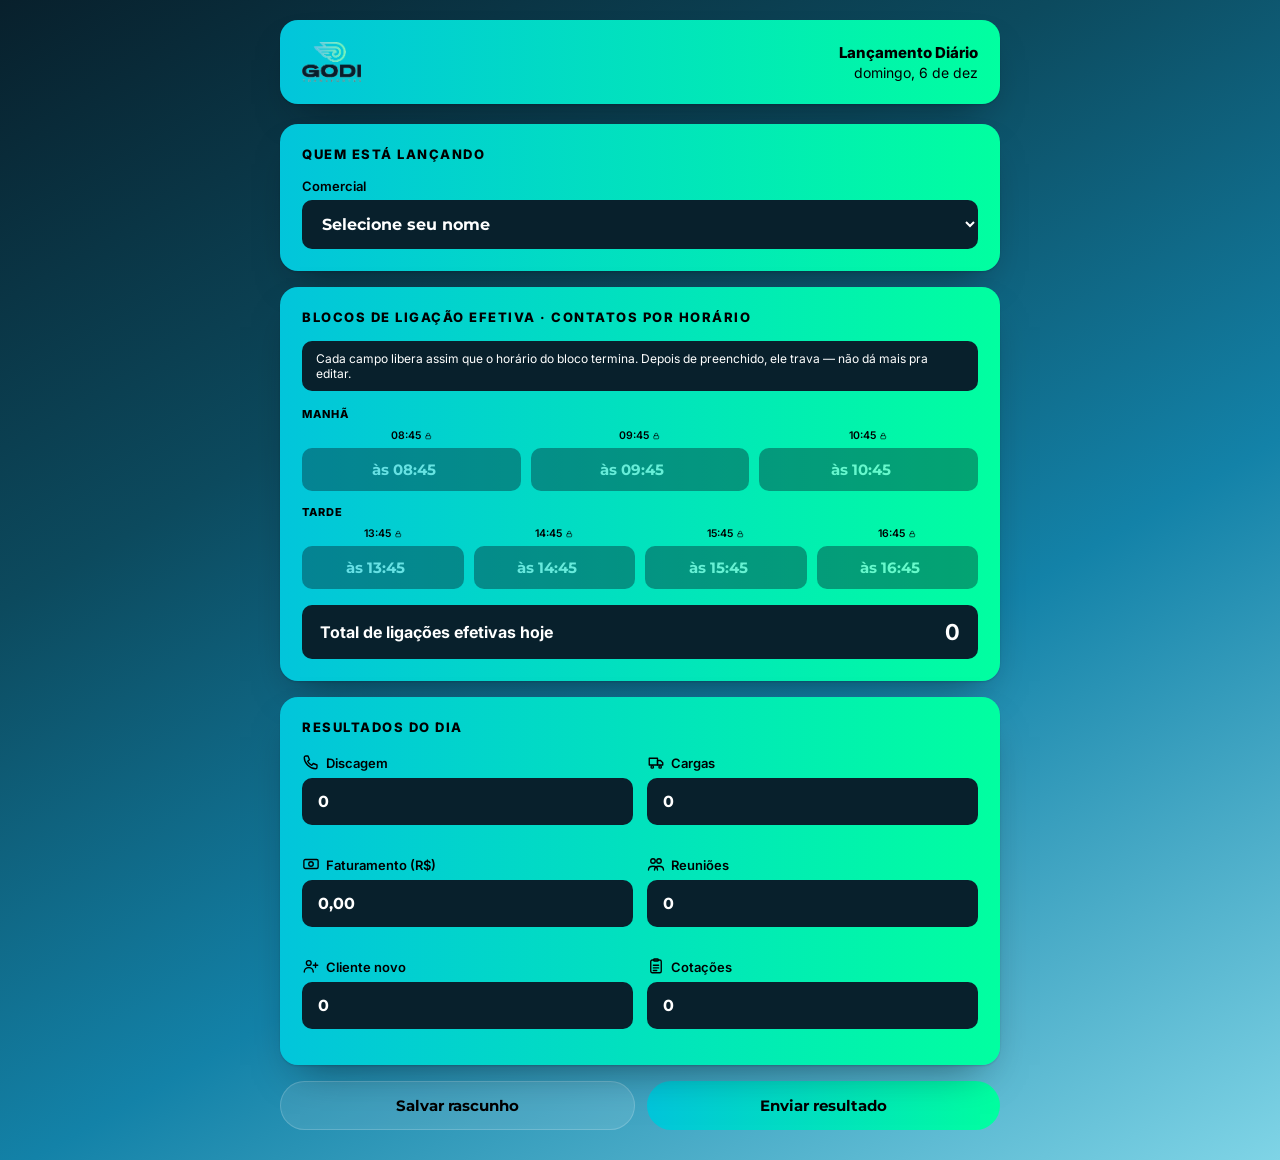
==== formulario.html @ 0270b058 "Rename formulario.html.html to formulario.html" ====
<!DOCTYPE html>
<html lang="pt-BR">
<head>
<meta charset="UTF-8" />
<meta name="viewport" content="width=device-width, initial-scale=1.0" />
<title>GODI · Lançamento Diário</title>
<link rel="stylesheet" href="styles.css" />
<style>
  body { padding: 20px; color: #000; }
  .wrap { max-width: 720px; margin: 0 auto; }

  header.top {
    display: flex; align-items: center; justify-content: space-between;
    margin-bottom: 20px;
  }
  header.top img { height: 40px; }
  header.top .fallback { display: none; }
  header.top img.hidden { display: none; }
  header.top img.hidden + .fallback { display: flex; }

  .subtitle { color: #000; font-size: 14px; margin-top: 2px; }

  .card { padding: 22px; margin-bottom: 16px; }
  .card h2 {
    font-size: 13px; text-transform: uppercase; letter-spacing: 1.5px;
    margin: 0 0 16px 0; font-weight: 800; color: #000;
  }

  label {
    display: block; font-size: 13px; font-weight: 600;
    color: #000; margin-bottom: 6px;
  }
  select, input[type="number"] {
    width: 100%; padding: 14px 16px; border-radius: var(--godi-radius-sm);
    border: none; background: #08202C;
    color: #fff; font-family: 'Montserrat', sans-serif; font-size: 16px;
    font-weight: 700;
  }
  select::placeholder, input::placeholder { color: #fff; font-weight: 700; opacity: 1; }
  select:focus, input:focus {
    outline: none;
    box-shadow: 0 0 0 3px rgba(2,197,219,0.35);
  }
  select option { background: #08202C; color: #fff; }

  /* Padrão: card/quadrado maior no verde-claro do degradê, campo/quadrado onde digitamos ou selecionamos na cor mais escura do fundo */
  .godi-panel { background: var(--godi-gradient); border: none; }

  .row2 { display: grid; grid-template-columns: 1fr 1fr; gap: 14px; }
  .row-comercial { margin-bottom: 16px; }

  .chips { display: flex; gap: 10px; flex-wrap: wrap; }
  .chip {
    background: rgba(0,168,118,0.08); border: 1px solid rgba(0,168,118,0.25);
    color: var(--godi-mint); padding: 10px 16px; border-radius: 999px;
    font-size: 13px; font-weight: 700; display: flex; align-items: center; gap: 8px;
  }

  .blocos-grid {
    display: grid; grid-template-columns: repeat(3, 1fr); gap: 10px;
  }
  .blocos-grid label { text-align: center; font-size: 10.5px; }
  .blocos-grid input {
    text-align: center; padding: 12px 4px; font-size: 15px;
    background: #08202C; border: none;
    color: #fff; font-weight: 800;
  }
  .blocos-grid input::placeholder { color: #fff; font-weight: 700; opacity: 1; }
  .blocos-grid input:disabled {
    background: #08202C; opacity: 0.4;
    color: #fff; cursor: not-allowed;
  }
  .blocos-grid input.locked {
    background: #08202C; opacity: 1; border: none;
    color: #fff; font-weight: 800; cursor: default;
  }
  .bloco-slot { position: relative; }
  .bloco-lock-icon {
    position: absolute; top: -6px; right: -6px; font-size: 11px;
    background: var(--godi-card); border-radius: 50%; width: 18px; height: 18px;
    display: flex; align-items: center; justify-content: center; border: 1px solid var(--godi-border);
  }
  .periodo-label {
    font-size: 11px; font-weight: 800; letter-spacing: 1px; text-transform: uppercase;
    margin: 14px 0 8px; color: #000;
  }
  .periodo-label:first-child { margin-top: 0; }
  .bloco-aviso {
    font-size: 12px; color: #fff; background: #08202C;
    border: none; border-radius: var(--godi-radius-sm);
    padding: 10px 14px; margin-bottom: 16px;
  }

  .total-horas {
    margin-top: 16px; padding: 14px 18px; border-radius: var(--godi-radius-sm);
    background: #08202C; display: flex; justify-content: space-between;
    align-items: center; font-weight: 700; color: #fff;
  }
  .total-horas span:last-child { font-size: 22px; color: #fff !important; }

  .grid3 { display: grid; grid-template-columns: 1fr 1fr; gap: 14px; }
  .field { margin-bottom: 14px; }
  .field-icon { font-size: 18px; margin-right: 6px; }

  .actions { display: flex; gap: 12px; margin-top: 8px; }
  .actions .godi-btn { flex: 1; text-align: center; }
  .actions .godi-btn, .actions .godi-btn-ghost { color: #000; }

  .toast {
    position: fixed; left: 50%; bottom: 24px; transform: translateX(-50%) translateY(20px);
    background: var(--godi-gradient); color: #000;
    padding: 14px 24px; border-radius: 999px; font-weight: 700; font-size: 14px;
    opacity: 0; transition: all 0.25s ease; pointer-events: none; box-shadow: var(--godi-shadow);
  }
  .toast.show { opacity: 1; transform: translateX(-50%) translateY(0); }
  .toast.erro { background: var(--godi-danger); color: #000; }

  .rascunho-aviso {
    font-size: 12px; color: #000; text-align: center; margin-top: 10px;
  }
  .godi-gradient-text { background: none; -webkit-background-clip: initial; background-clip: initial; color: #000; }

  /* Campos escuros: garantir letra branca em tudo que estiver dentro deles */
  select, select *, select option,
  input[type="number"],
  .blocos-grid input,
  .bloco-aviso,
  .total-horas, .total-horas * {
    color: #fff !important;
  }
  select::placeholder, input::placeholder { color: #fff !important; opacity: 1; }
</style>
</head>
<body>
<div class="wrap">

  <header class="top card godi-panel">
    <div style="display:flex; align-items:center; gap:12px;">
      <img src="assets/logo.png" alt="GODI Transportes" onerror="this.classList.add('hidden')" />
      <div class="fallback">
        <div class="godi-logo-wordmark">GODI<span>TRANSPORTES</span></div>
      </div>
    </div>
    <div style="text-align:right;">
      <div class="godi-gradient-text" style="font-weight:800; font-size:15px;">Lançamento Diário</div>
      <div class="subtitle" id="dataHoje">—</div>
    </div>
  </header>

  <div class="card godi-panel card-quem-lanca">
    <h2>Quem está lançando</h2>
    <div class="row-comercial" style="margin-bottom:0;">
      <label for="comercial">Comercial</label>
      <select id="comercial" required>
        <option value="">Selecione seu nome</option>
      </select>
    </div>
  </div>

  <div class="card godi-panel">
    <h2>Blocos de Ligação Efetiva · Contatos por horário</h2>
    <div class="bloco-aviso">Cada campo libera assim que o horário do bloco termina. Depois de preenchido, ele trava — não dá mais pra editar.</div>
    <div class="periodo-label">Manhã</div>
    <div class="blocos-grid" id="blocosManha"></div>
    <div class="periodo-label">Tarde</div>
    <div class="blocos-grid" id="blocosTarde"></div>

    <div class="total-horas">
      <span>Total de ligações efetivas hoje</span>
      <span id="totalHoras" class="godi-gradient-text">0</span>
    </div>
  </div>

  <div class="card godi-panel">
    <h2>Resultados do dia</h2>
    <div class="grid3">
      <div class="field">
        <label><span class="field-icon"><svg class="ico" viewBox="0 0 24 24"><path d="M5 4h3l2 5-2.5 2a12 12 0 0 0 5.5 5.5l2-2.5 5 2v3a2 2 0 0 1-2 2C10.5 21 3 13.5 3 6a2 2 0 0 1 2-2Z"/></svg></span>Discagem</label>
        <input type="number" inputmode="numeric" min="0" id="discagem" placeholder="0" />
      </div>
      <div class="field">
        <label><span class="field-icon"><svg class="ico" viewBox="0 0 24 24"><path d="M3 7h11v9H3z"/><path d="M14 10h4l3 3v3h-7z"/><circle cx="7" cy="18.5" r="1.6"/><circle cx="17.5" cy="18.5" r="1.6"/></svg></span>Cargas</label>
        <input type="number" inputmode="numeric" min="0" id="cargas" placeholder="0" />
      </div>
      <div class="field">
        <label><span class="field-icon"><svg class="ico" viewBox="0 0 24 24"><rect x="2.5" y="6" width="19" height="12" rx="2"/><circle cx="12" cy="12" r="3"/></svg></span>Faturamento (R$)</label>
        <input type="number" inputmode="decimal" min="0" step="0.01" id="faturamento" placeholder="0,00" />
      </div>
      <div class="field">
        <label><span class="field-icon"><svg class="ico" viewBox="0 0 24 24"><circle cx="8" cy="8" r="3"/><circle cx="16" cy="8" r="3"/><path d="M2 20c0-3 2.5-5 6-5s6 2 6 5"/><path d="M10 20c0-3 2.5-5 6-5s6 2 6 5"/></svg></span>Reuniões</label>
        <input type="number" inputmode="numeric" min="0" id="reunioes" placeholder="0" />
      </div>
      <div class="field">
        <label><span class="field-icon"><svg class="ico" viewBox="0 0 24 24"><circle cx="9" cy="8" r="3.2"/><path d="M3 20c0-3.3 2.7-6 6-6s6 2.7 6 6"/><path d="M18 8v6M15 11h6"/></svg></span>Cliente novo</label>
        <input type="number" inputmode="numeric" min="0" id="clienteNovo" placeholder="0" />
      </div>
      <div class="field">
        <label><span class="field-icon"><svg class="ico" viewBox="0 0 24 24"><rect x="5" y="4" width="14" height="17" rx="2"/><rect x="9" y="2.5" width="6" height="3" rx="1"/><path d="M8.5 11h7M8.5 14.5h7M8.5 18h4.5"/></svg></span>Cotações</label>
        <input type="number" inputmode="numeric" min="0" id="cotacoes" placeholder="0" />
      </div>
    </div>
  </div>

  <div class="actions">
    <button class="godi-btn godi-btn-ghost" id="btnRascunho">Salvar rascunho</button>
    <button class="godi-btn godi-btn-primary" id="btnEnviar">Enviar resultado</button>
  </div>
  <div class="rascunho-aviso" id="rascunhoAviso"></div>

</div>

<div class="toast" id="toast"></div>

<script src="config.js"></script>
<script>
(function () {
  const $ = (id) => document.getElementById(id);
  const CAMPOS_RESULTADOS = ['discagem', 'cotacoes', 'reunioes', 'faturamento', 'clienteNovo', 'cargas'];
  const CHAVE_RASCUNHO = 'godi_rascunho_v1';

  const COMERCIAIS_FALLBACK = [
    'Pedro Augusto', 'Rodrigo Albino', 'Natha Carlos', 'Bruno Renato',
    'Rafael Almeida', 'Nemir Prado', 'Genesio Teixeira', 'Jonathan Almeida',
    'Ramon Felipe'
  ];

  function formatarDataHoje() {
    const hoje = new Date();
    const TZ = 'America/Sao_Paulo';
    const dias = ['domingo','segunda-feira','terça-feira','quarta-feira','quinta-feira','sexta-feira','sábado'];
    const meses = ['jan','fev','mar','abr','mai','jun','jul','ago','set','out','nov','dez'];
    const partes = new Intl.DateTimeFormat('en-CA', { timeZone: TZ, year: 'numeric', month: '2-digit', day: '2-digit', weekday: 'long' }).formatToParts(hoje);
    const get = (t) => partes.find(p => p.type === t).value;
    const diaSemanaMap = { Sunday: 0, Monday: 1, Tuesday: 2, Wednesday: 3, Thursday: 4, Friday: 5, Saturday: 6 };
    const diaIdx = diaSemanaMap[get('weekday')];
    return `${dias[diaIdx]}, ${parseInt(get('day'), 10)} de ${meses[parseInt(get('month'), 10) - 1]}`;
  }
  $('dataHoje').textContent = formatarDataHoje();

  function preencherComerciais(lista) {
    const sel = $('comercial');
    const atual = sel.value;
    sel.innerHTML = '<option value="">Selecione seu nome</option>';
    lista.forEach(nome => {
      const opt = document.createElement('option');
      opt.value = nome; opt.textContent = nome;
      sel.appendChild(opt);
    });
    if (atual) sel.value = atual;
  }
  preencherComerciais(COMERCIAIS_FALLBACK);

  async function carregarConfig() {
    if (!CONFIG.API_URL || CONFIG.API_URL.indexOf('COLE_AQUI') === 0) return;
    try {
      const r = await fetch(`${CONFIG.API_URL}?action=config`);
      const j = await r.json();
      if (j.comerciais && j.comerciais.length) preencherComerciais(j.comerciais);
    } catch (e) {
      console.warn('Não foi possível carregar config:', e);
    }
  }
  carregarConfig();

  function mostrarToast(msg, erro) {
    const t = $('toast');
    t.textContent = msg;
    t.className = 'toast show' + (erro ? ' erro' : '');
    setTimeout(() => t.classList.remove('show'), 3000);
  }

  // ---------- Blocos de Ligação (mesmos horários fixos da TV) ----------
  const BlocosDiscagem = (function () {
    function pad(n) { return String(n).padStart(2, '0'); }
    function toMin(h, m) { return h * 60 + m; }
    function fmtHora(mins) { return pad(Math.floor(mins / 60)) + ':' + pad(mins % 60); }

    const HORARIOS = (window.CONFIG && CONFIG.BLOCOS_LIGACAO) || {
      manha: [[8, 45, 9, 15], [9, 45, 10, 15], [10, 45, 11, 15]],
      tarde: [[13, 45, 14, 15], [14, 45, 15, 15], [15, 45, 16, 15], [16, 45, 17, 15]]
    };
    function paraFaixas(lista) {
      return lista.map(([h1, m1, h2, m2]) => ({ start: toMin(h1, m1), end: toMin(h2, m2) }));
    }
    const manha = paraFaixas(HORARIOS.manha);
    const tarde = paraFaixas(HORARIOS.tarde);
    const todos = manha.concat(tarde);

    function agora() {
      const d = new Date();
      const dateKey = new Intl.DateTimeFormat('en-CA', { timeZone: 'America/Sao_Paulo', year: 'numeric', month: '2-digit', day: '2-digit' }).format(d);
      const partes = new Intl.DateTimeFormat('en-GB', { timeZone: 'America/Sao_Paulo', hour: '2-digit', minute: '2-digit', hourCycle: 'h23' }).formatToParts(d);
      const nowMin = toMin(
        parseInt(partes.find(p => p.type === 'hour').value, 10),
        parseInt(partes.find(p => p.type === 'minute').value, 10)
      );
      return { dateKey, nowMin };
    }

    let { dateKey, nowMin } = agora();
    const CHAVE = 'godi_blocos_discagem:' + dateKey;
    let estado = {};
    try { estado = JSON.parse(localStorage.getItem(CHAVE) || '{}'); } catch (e) { estado = {}; }
    function persist() { try { localStorage.setItem(CHAVE, JSON.stringify(estado)); } catch (e) {} }

    function total() {
      return todos.reduce((soma, b) => {
        const key = fmtHora(b.start);
        const v = estado[key] && typeof estado[key].valor === 'number' ? estado[key].valor : 0;
        return soma + v;
      }, 0);
    }

    function renderGrupo(containerId, blocos) {
      const el = $(containerId);
      el.innerHTML = '';
      el.style.gridTemplateColumns = `repeat(${blocos.length}, 1fr)`;
      blocos.forEach((b, i) => {
        const key = fmtHora(b.start);
        const salvo = estado[key];
        const liberado = nowMin >= b.end;
        const travado = !!(salvo && salvo.travado);

        const slot = document.createElement('div');
        slot.className = 'bloco-slot';

        const label = document.createElement('label');
        label.innerHTML = key + (liberado ? '' : ' <svg class="ico" style="width:.8em;height:.8em" viewBox="0 0 24 24"><rect x="5" y="10.5" width="14" height="9" rx="2"/><path d="M8 10.5V7.5a4 4 0 0 1 8 0v3"/></svg>');

        const input = document.createElement('input');
        input.type = 'number';
        input.inputMode = 'numeric';
        input.min = '0';
        input.placeholder = liberado ? '0' : 'às ' + key;
        if (salvo && typeof salvo.valor === 'number') input.value = salvo.valor;

        if (!liberado) {
          input.disabled = true;
        } else if (travado) {
          input.disabled = true;
          input.classList.add('locked');
        } else {
          input.addEventListener('blur', () => {
            if (input.value === '') return;
            estado[key] = { valor: Number(input.value) || 0, travado: true };
            persist();
            input.disabled = true;
            input.classList.add('locked');
            const icon = document.createElement('div');
            icon.className = 'bloco-lock-icon';
            icon.textContent = '✓';
            slot.appendChild(icon);
            atualizarTotal();
          });
          input.addEventListener('input', atualizarTotal);
        }

        if (travado) {
          const icon = document.createElement('div');
          icon.className = 'bloco-lock-icon';
          icon.textContent = '✓';
          slot.appendChild(icon);
        }

        slot.appendChild(label);
        slot.appendChild(input);
        el.appendChild(slot);
      });
    }

    function atualizarTotal() {
      let soma = 0;
      document.querySelectorAll('#blocosManha input, #blocosTarde input').forEach(inp => {
        soma += Number(inp.value) || 0;
      });
      $('totalHoras').textContent = soma;
    }

    function render() {
      ({ dateKey, nowMin } = agora());
      renderGrupo('blocosManha', manha);
      renderGrupo('blocosTarde', tarde);
      atualizarTotal();
    }

    render();
    setInterval(render, 30000);

    return { total, coletar: () => {
      const dados = {};
      todos.forEach((b, i) => { dados['bloco' + (i + 1)] = (estado[fmtHora(b.start)] && estado[fmtHora(b.start)].valor) || 0; });
      return dados;
    } };
  })();

  function coletarDados() {
    const dados = { comercial: $('comercial').value };
    Object.assign(dados, BlocosDiscagem.coletar());
    CAMPOS_RESULTADOS.forEach(id => dados[id] = Number($(id).value) || 0);
    return dados;
  }

  function preencherCampos(dados) {
    if (!dados) return;
    if (dados.comercial) $('comercial').value = dados.comercial;
    CAMPOS_RESULTADOS.forEach(id => {
      if (dados[id] !== undefined && dados[id] !== 0) $(id).value = dados[id];
    });
  }

  // Restaura rascunho salvo, se houver (apenas cotações/reuniões/cliente novo/faturamento —
  // os blocos de ligação já salvam e travam sozinhos, não fazem parte do rascunho manual).
  try {
    const salvo = JSON.parse(localStorage.getItem(CHAVE_RASCUNHO) || 'null');
    if (salvo) {
      preencherCampos(salvo);
      $('rascunhoAviso').textContent = 'Rascunho carregado de um lançamento não enviado.';
    }
  } catch (e) {}

  $('btnRascunho').addEventListener('click', () => {
    localStorage.setItem(CHAVE_RASCUNHO, JSON.stringify(coletarDados()));
    mostrarToast('Rascunho salvo neste dispositivo.');
  });

  $('btnEnviar').addEventListener('click', async () => {
    const dados = coletarDados();
    if (!dados.comercial) {
      mostrarToast('Selecione seu nome antes de enviar.', true);
      return;
    }
    if (!CONFIG.API_URL || CONFIG.API_URL.indexOf('COLE_AQUI') === 0) {
      mostrarToast('Configure a API_URL em config.js antes de enviar.', true);
      return;
    }
    const btn = $('btnEnviar');
    btn.disabled = true; btn.textContent = 'Enviando...';
    try {
      await fetch(CONFIG.API_URL, {
        method: 'POST',
        headers: { 'Content-Type': 'text/plain;charset=utf-8' }, // evita preflight no Apps Script
        body: JSON.stringify(dados)
      });
      localStorage.removeItem(CHAVE_RASCUNHO);
      mostrarToast('Resultado enviado! Bom trabalho 🚀');
      CAMPOS_RESULTADOS.forEach(id => $(id).value = '');
      $('rascunhoAviso').textContent = '';
    } catch (e) {
      mostrarToast('Erro ao enviar. Tente novamente.', true);
    } finally {
      btn.disabled = false; btn.textContent = 'Enviar resultado';
    }
  });
})();
</script>
</body>
</html>
---- styles.css ----
/* GODI Transportes — identidade visual clara (baseada no padrão validado com Pedro) */

@import url('https://fonts.googleapis.com/css2?family=Montserrat:wght@500;600;700;800;900&family=Inter:wght@400;500;600;700&display=swap');

:root {
  --godi-bg: #EEF1F6;
  --godi-bg-raise: rgba(255, 255, 255, 0.05);
  --godi-card: rgba(255, 255, 255, 0.11);
  --godi-card-soft: rgba(255, 255, 255, 0.06);
  --godi-border: rgba(255, 255, 255, 0.18);
  --godi-text: #F4F9FB;
  --godi-text-dim: rgba(244, 249, 251, 0.68);
  --godi-text-faint: rgba(244, 249, 251, 0.42);

  --godi-mint: #01FFA0;
  --godi-mint-bright: #01FFA0;
  --godi-cyan: #6FE3F2;
  --godi-cyan-bright: #02C5DB;
  --godi-gradient: linear-gradient(90deg, #02C5DB 0%, #01FFA0 100%);
  --godi-on-gradient: #06222b;

  --godi-gold: #FFD166;
  --godi-silver: #D7E0EA;
  --godi-bronze: #E7A469;
  --godi-danger: #FF6B81;
  --godi-track: rgba(255, 255, 255, 0.14);

  --godi-radius: 18px;
  --godi-radius-sm: 10px;
  --godi-shadow: 0 1px 2px rgba(3, 14, 20, 0.15), 0 20px 40px -20px rgba(3, 14, 20, 0.55);
}

* { box-sizing: border-box; }

html, body {
  margin: 0;
  padding: 0;
  min-height: 100%;
  background: linear-gradient(150deg, #08202C 0%, #0C4A5E 32%, #1382A8 62%, #7FD4E6 100%);
  color: var(--godi-text);
  font-family: 'Inter', system-ui, sans-serif;
  -webkit-font-smoothing: antialiased;
}

.godi-logo-wordmark {
  font-family: 'Montserrat', sans-serif;
  font-weight: 900;
  letter-spacing: 0.3px;
  font-size: 19px;
  color: var(--godi-text);
  display: flex;
  flex-direction: column;
  line-height: 1;
}
.godi-logo-wordmark span {
  font-size: 9px;
  font-weight: 700;
  letter-spacing: 2.5px;
  color: var(--godi-text-dim);
  margin-top: 3px;
}

.godi-panel {
  background: var(--godi-card);
  border: 1px solid var(--godi-border);
  border-radius: var(--godi-radius);
  box-shadow: var(--godi-shadow);
  backdrop-filter: blur(22px) saturate(160%);
  -webkit-backdrop-filter: blur(22px) saturate(160%);
}

.godi-gradient-text {
  background: var(--godi-gradient);
  -webkit-background-clip: text;
  background-clip: text;
  color: transparent;
}

.the-process-pill {
  font-family: 'Montserrat', sans-serif;
  color: var(--godi-mint);
  font-weight: 800;
  font-size: 12px;
  letter-spacing: 0.14em;
  border: 1px solid rgba(0, 168, 118, 0.28);
  background: rgba(0, 168, 118, 0.08);
  padding: 7px 14px;
  border-radius: 999px;
  white-space: nowrap;
}

.godi-btn {
  font-family: 'Montserrat', sans-serif;
  font-weight: 700;
  border: none;
  border-radius: 999px;
  padding: 14px 28px;
  cursor: pointer;
  font-size: 15px;
  transition: transform 0.15s ease, opacity 0.15s ease;
}
.godi-btn:active { transform: scale(0.97); }
.godi-btn-primary {
  background: var(--godi-gradient);
  color: var(--godi-on-gradient);
}
.godi-btn-primary:disabled {
  opacity: 0.5;
  cursor: default;
}
.godi-btn-ghost {
  background: var(--godi-card);
  border: 1px solid var(--godi-border);
  color: var(--godi-text);
}

.godi-scrollbar::-webkit-scrollbar { width: 8px; height: 8px; }
.godi-scrollbar::-webkit-scrollbar-thumb { background: var(--godi-border); border-radius: 8px; }

/* Ícones de linha (substituem emojis coloridos, pra não brigar com o fundo) */
.ico {
  width: 1em; height: 1em; display: inline-block; vertical-align: -0.15em;
  stroke: currentColor; fill: none; stroke-width: 1.8;
  stroke-linecap: round; stroke-linejoin: round;
}
.ico-solid { stroke: none; fill: currentColor; }
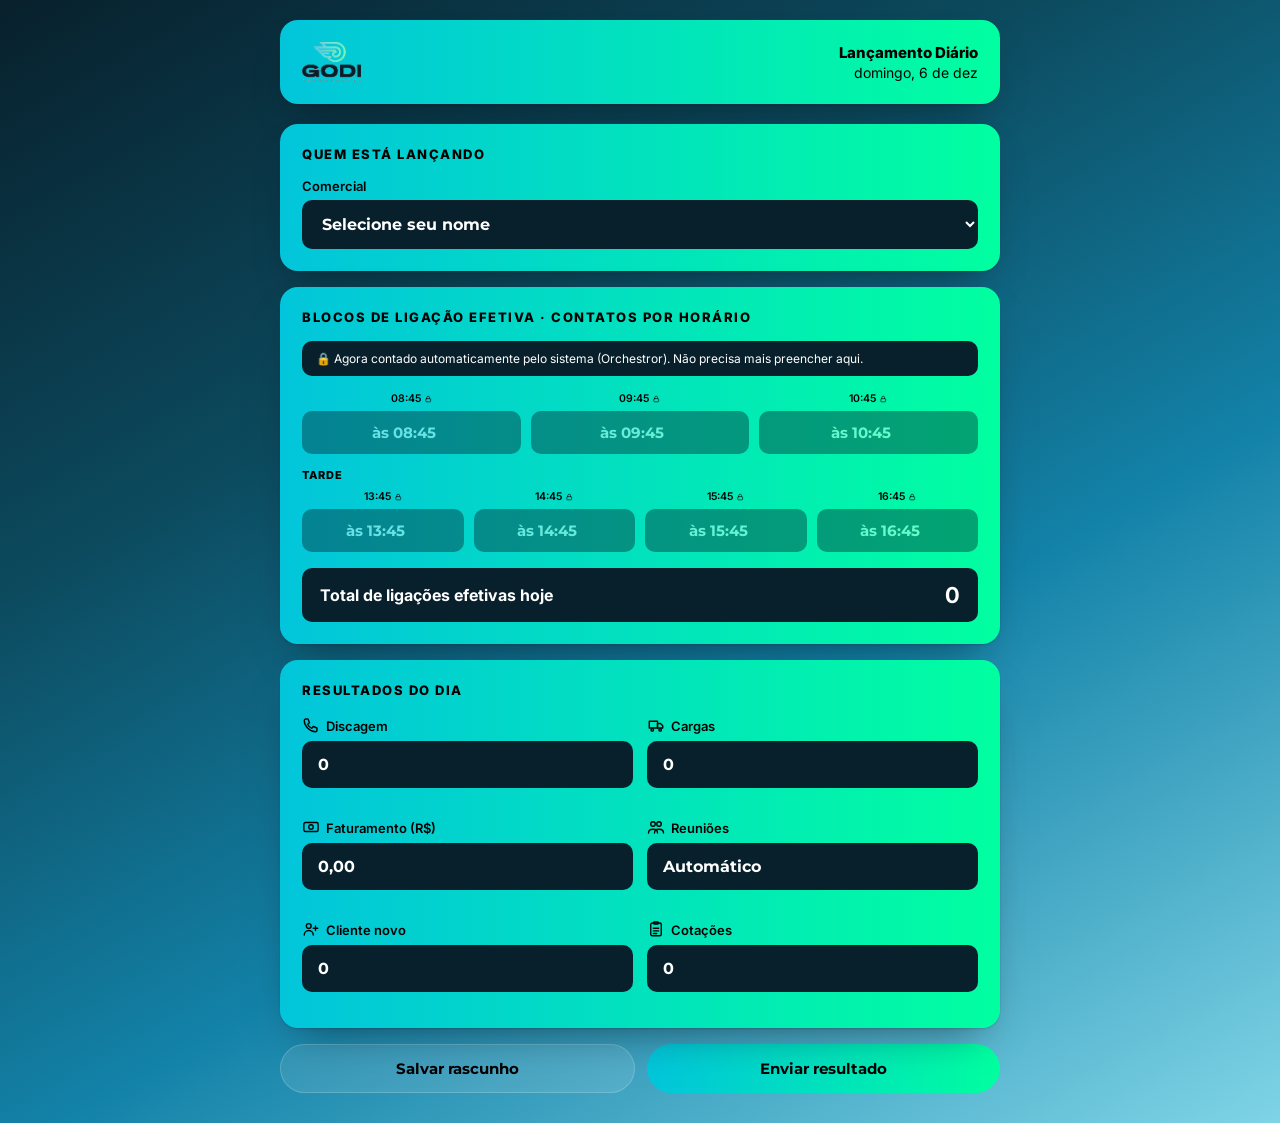
==== commit a0af4ff8: "Travar Blocos de Ligação Efetiva e Reuniões (agora automáticos) Discagem continua manual. Blocos de " ====
--- a/formulario.html
+++ b/formulario.html
@@ -159,8 +159,7 @@
 
   <div class="card godi-panel">
     <h2>Blocos de Ligação Efetiva · Contatos por horário</h2>
-    <div class="bloco-aviso">Cada campo libera assim que o horário do bloco termina. Depois de preenchido, ele trava — não dá mais pra editar.</div>
-    <div class="periodo-label">Manhã</div>
+          <div class="bloco-aviso">🔒 Agora contado automaticamente pelo sistema (Orchestror). Não precisa mais preencher aqui.</div>
     <div class="blocos-grid" id="blocosManha"></div>
     <div class="periodo-label">Tarde</div>
     <div class="blocos-grid" id="blocosTarde"></div>
@@ -188,7 +187,7 @@
       </div>
       <div class="field">
         <label><span class="field-icon"><svg class="ico" viewBox="0 0 24 24"><circle cx="8" cy="8" r="3"/><circle cx="16" cy="8" r="3"/><path d="M2 20c0-3 2.5-5 6-5s6 2 6 5"/><path d="M10 20c0-3 2.5-5 6-5s6 2 6 5"/></svg></span>Reuniões</label>
-        <input type="number" inputmode="numeric" min="0" id="reunioes" placeholder="0" />
+              <input type="number" inputmode="numeric" min="0" id="reunioes" placeholder="Automático" disabled title="Sincronizado automaticamente do Orchestror" />
       </div>
       <div class="field">
         <label><span class="field-icon"><svg class="ico" viewBox="0 0 24 24"><circle cx="9" cy="8" r="3.2"/><path d="M3 20c0-3.3 2.7-6 6-6s6 2.7 6 6"/><path d="M18 8v6M15 11h6"/></svg></span>Cliente novo</label>
@@ -289,7 +288,7 @@
     function agora() {
       const d = new Date();
       const dateKey = new Intl.DateTimeFormat('en-CA', { timeZone: 'America/Sao_Paulo', year: 'numeric', month: '2-digit', day: '2-digit' }).format(d);
-      const partes = new Intl.DateTimeFormat('en-GB', { timeZone: 'America/Sao_Paulo', hour: '2-digit', minute: '2-digit', hourCycle: 'h23' }).formatToParts(d);
+      const partes = new Intl.DateTimeFormat('en-GB', { timeZone: 'America/Sao_Paulo', hour: '2-digit', minute: '2-digit', hourCycle: 'h23' }).formatToParts(d);      
       const nowMin = toMin(
         parseInt(partes.find(p => p.type === 'hour').value, 10),
         parseInt(partes.find(p => p.type === 'minute').value, 10)
@@ -318,7 +317,7 @@
       blocos.forEach((b, i) => {
         const key = fmtHora(b.start);
         const salvo = estado[key];
-        const liberado = nowMin >= b.end;
+        const liberado = false; // travado manualmente: blocos agora sao automaticos (Orchestror)
         const travado = !!(salvo && salvo.travado);
 
         const slot = document.createElement('div');
@@ -386,16 +385,44 @@
     render();
     setInterval(render, 30000);
 
-    return { total, coletar: () => {
-      const dados = {};
-      todos.forEach((b, i) => { dados['bloco' + (i + 1)] = (estado[fmtHora(b.start)] && estado[fmtHora(b.start)].valor) || 0; });
-      return dados;
-    } };
+    return {
+      total,
+      // Estado completo (todos os blocos travados até agora hoje) — usado só
+      // pra exibir o total na tela e pro rascunho local. NÃO usar pra enviar
+      // ao servidor: se o comercial clicar em "Enviar resultado" mais de uma
+      // vez no mesmo dia, isso reenviaria de novo blocos que já tinham sido
+      // enviados na vez anterior, e a planilha somaria em dobro.
+      coletar: () => {
+        const dados = {};
+        todos.forEach((b, i) => { dados['bloco' + (i + 1)] = (estado[fmtHora(b.start)] && estado[fmtHora(b.start)].valor) || 0; });
+        return dados;
+      },
+      // Só os blocos que ainda NÃO foram enviados ao servidor (os já enviados
+      // em envios anteriores hoje entram como 0, pra não duplicar contagem).
+      coletarParaEnvio: () => {
+        const dados = {};
+        todos.forEach((b, i) => {
+          const key = fmtHora(b.start);
+          const salvo = estado[key];
+          dados['bloco' + (i + 1)] = (salvo && !salvo.enviado && typeof salvo.valor === 'number') ? salvo.valor : 0;
+        });
+        return dados;
+      },
+      // Marca os blocos travados como já enviados — chamar só depois de um
+      // envio confirmado com sucesso pro servidor.
+      marcarEnviados: () => {
+        todos.forEach(b => {
+          const key = fmtHora(b.start);
+          if (estado[key]) estado[key].enviado = true;
+        });
+        persist();
+      }
+    };
   })();
 
-  function coletarDados() {
+  function coletarDados(paraEnvio) {
     const dados = { comercial: $('comercial').value };
-    Object.assign(dados, BlocosDiscagem.coletar());
+    Object.assign(dados, paraEnvio ? BlocosDiscagem.coletarParaEnvio() : BlocosDiscagem.coletar());
     CAMPOS_RESULTADOS.forEach(id => dados[id] = Number($(id).value) || 0);
     return dados;
   }
@@ -424,7 +451,7 @@
   });
 
   $('btnEnviar').addEventListener('click', async () => {
-    const dados = coletarDados();
+    const dados = coletarDados(true);
     if (!dados.comercial) {
       mostrarToast('Selecione seu nome antes de enviar.', true);
       return;
@@ -441,6 +468,7 @@
         headers: { 'Content-Type': 'text/plain;charset=utf-8' }, // evita preflight no Apps Script
         body: JSON.stringify(dados)
       });
+      BlocosDiscagem.marcarEnviados();
       localStorage.removeItem(CHAVE_RASCUNHO);
       mostrarToast('Resultado enviado! Bom trabalho 🚀');
       CAMPOS_RESULTADOS.forEach(id => $(id).value = '');
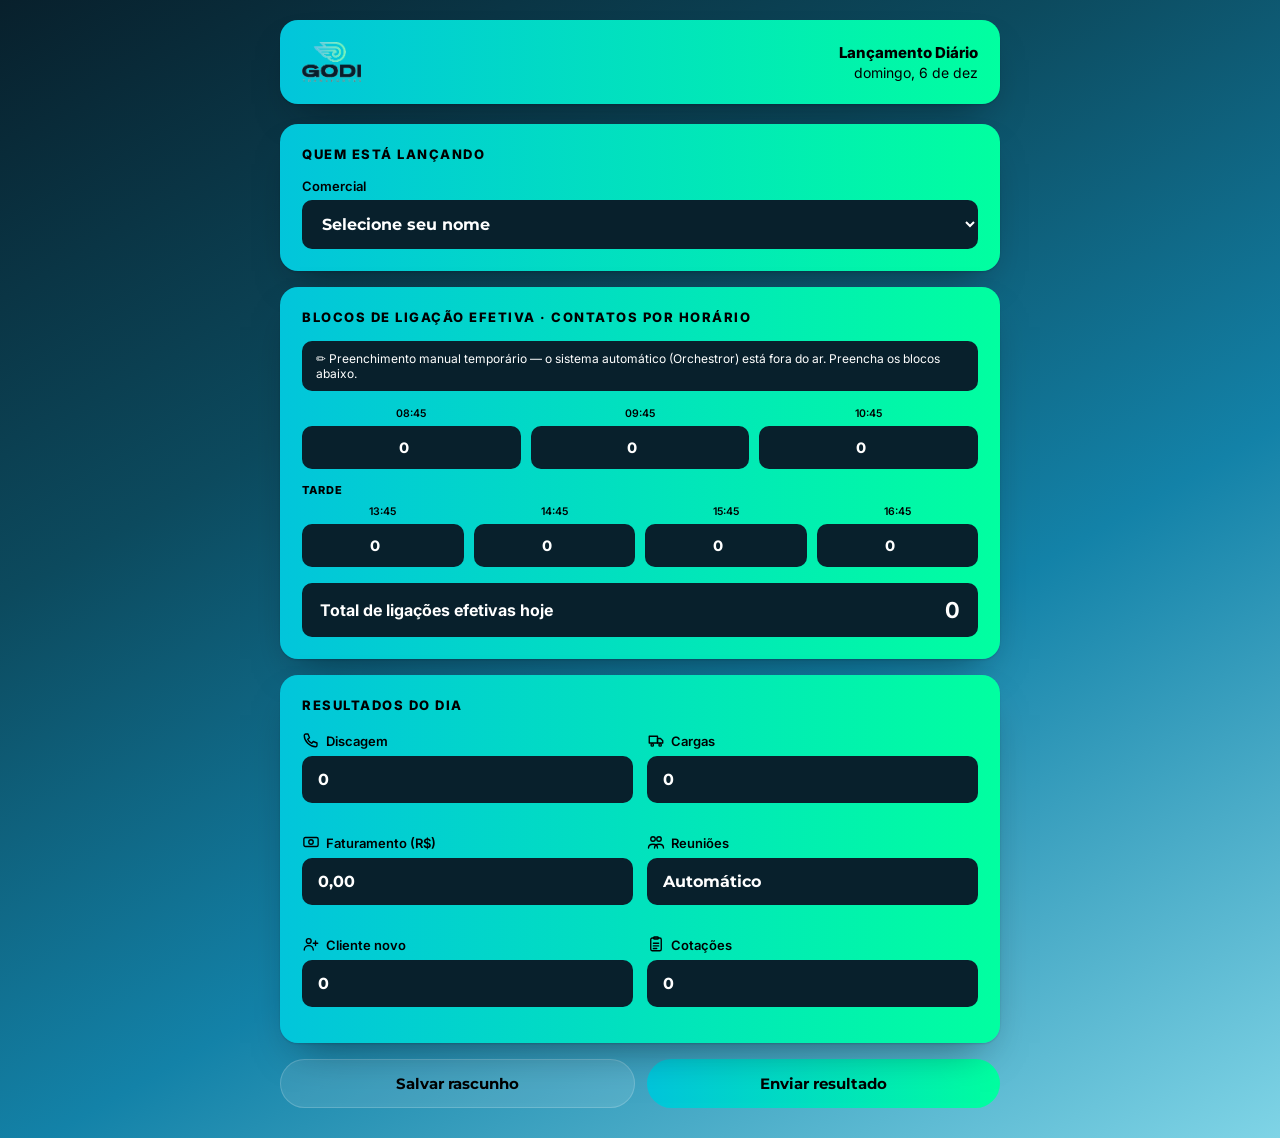
==== commit cbcf18aa: "Add files via upload" ====
--- a/formulario.html
+++ b/formulario.html
@@ -159,7 +159,7 @@
 
   <div class="card godi-panel">
     <h2>Blocos de Ligação Efetiva · Contatos por horário</h2>
-          <div class="bloco-aviso">🔒 Agora contado automaticamente pelo sistema (Orchestror). Não precisa mais preencher aqui.</div>
+          <div class="bloco-aviso">✏️ Preenchimento manual temporário — o sistema automático (Orchestror) está fora do ar. Preencha os blocos abaixo.</div>
     <div class="blocos-grid" id="blocosManha"></div>
     <div class="periodo-label">Tarde</div>
     <div class="blocos-grid" id="blocosTarde"></div>
@@ -317,7 +317,7 @@
       blocos.forEach((b, i) => {
         const key = fmtHora(b.start);
         const salvo = estado[key];
-        const liberado = false; // travado manualmente: blocos agora sao automaticos (Orchestror)
+        const liberado = true; // destravado: Orchestror fora do ar, lançamento volta a ser manual
         const travado = !!(salvo && salvo.travado);
 
         const slot = document.createElement('div');
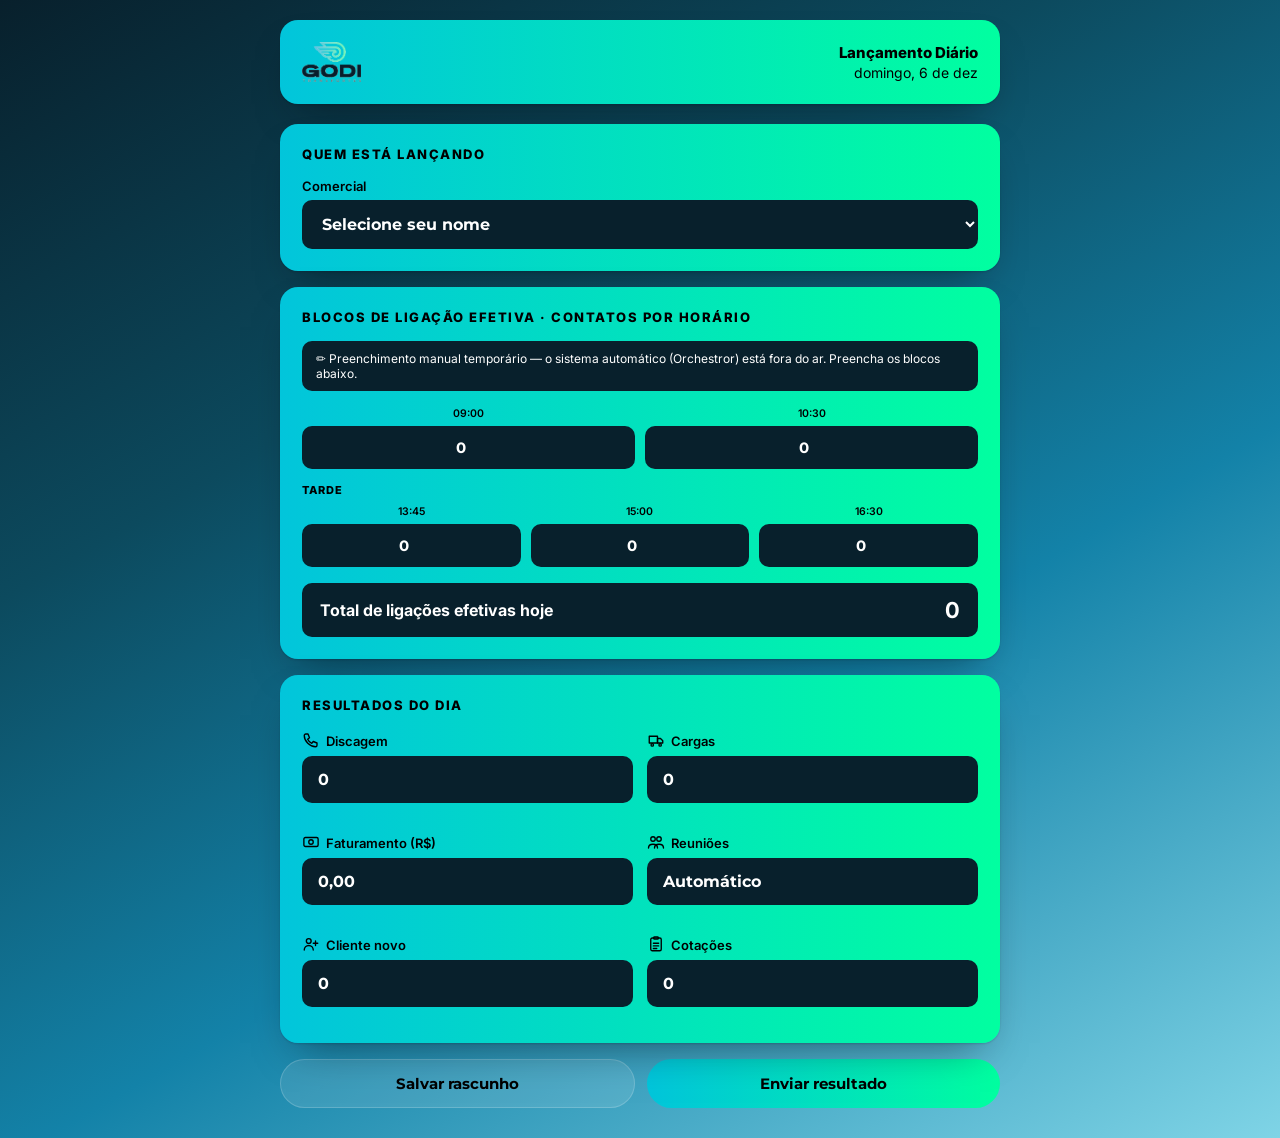
==== commit dfc9a0e1: "Add files via upload" ====
--- a/formulario.html
+++ b/formulario.html
@@ -275,8 +275,8 @@
     function fmtHora(mins) { return pad(Math.floor(mins / 60)) + ':' + pad(mins % 60); }
 
     const HORARIOS = (window.CONFIG && CONFIG.BLOCOS_LIGACAO) || {
-      manha: [[8, 45, 9, 15], [9, 45, 10, 15], [10, 45, 11, 15]],
-      tarde: [[13, 45, 14, 15], [14, 45, 15, 15], [15, 45, 16, 15], [16, 45, 17, 15]]
+      manha: [[9, 0, 10, 0], [10, 30, 11, 30]],
+      tarde: [[13, 45, 14, 45], [15, 0, 16, 0], [16, 30, 17, 30]]
     };
     function paraFaixas(lista) {
       return lista.map(([h1, m1, h2, m2]) => ({ start: toMin(h1, m1), end: toMin(h2, m2) }));
